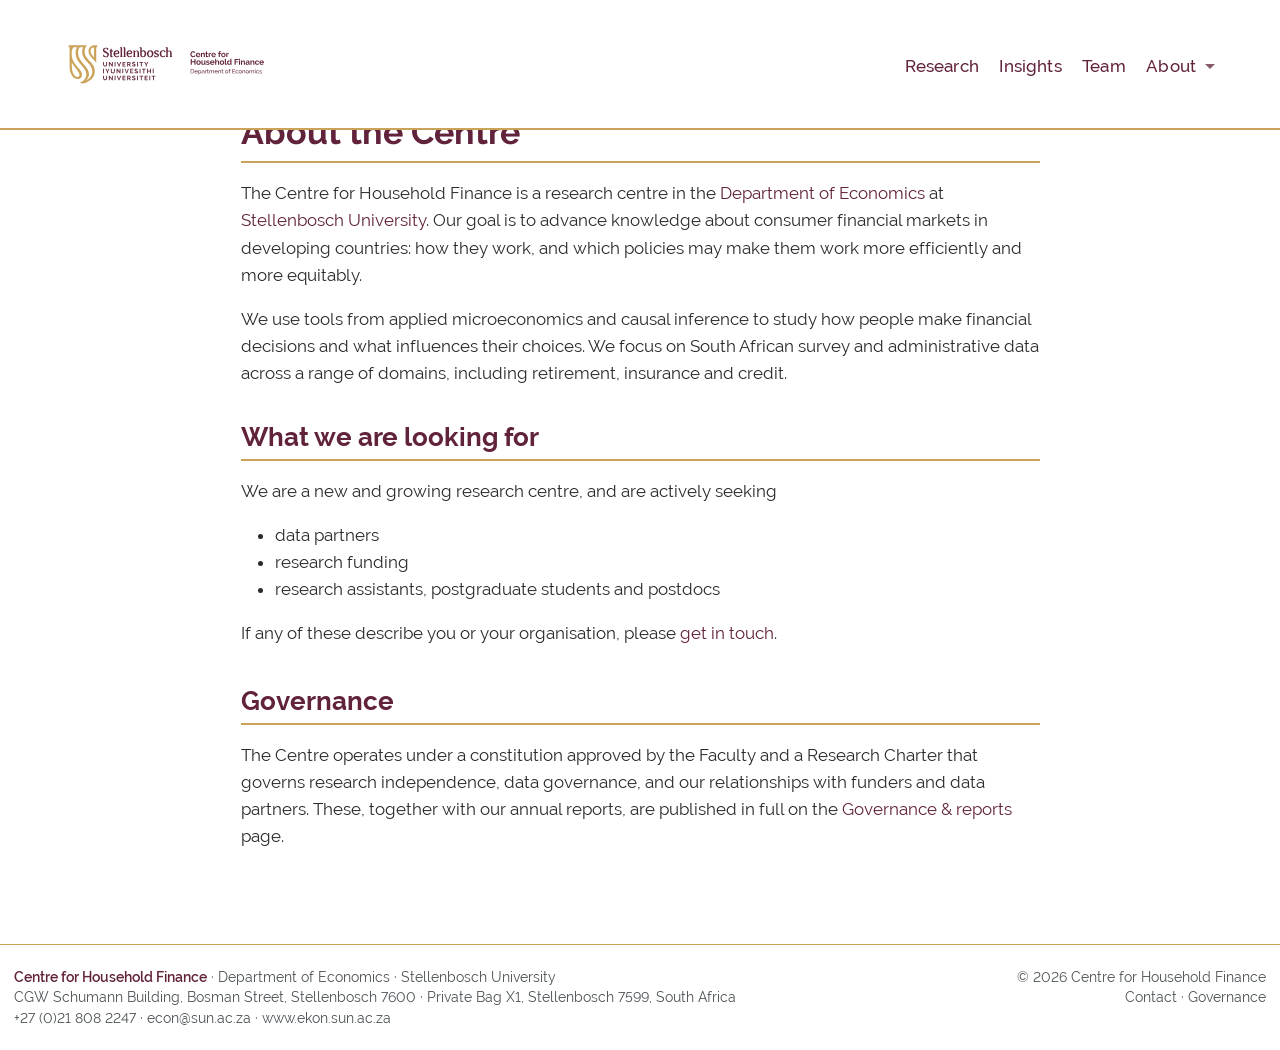
==== docs/about/index.html @ 0edfb938 "Enlarge the navbar logo and fix the footer layout Logo: 64px to 84px tall, about 286px wide. The co-" ====
<!DOCTYPE html>
<html xmlns="http://www.w3.org/1999/xhtml" lang="en" xml:lang="en"><head>

<meta charset="utf-8">
<meta name="generator" content="quarto-1.8.26">

<meta name="viewport" content="width=device-width, initial-scale=1.0, user-scalable=yes">


<title>About – Centre for Household Finance</title>
<style>
code{white-space: pre-wrap;}
span.smallcaps{font-variant: small-caps;}
div.columns{display: flex; gap: min(4vw, 1.5em);}
div.column{flex: auto; overflow-x: auto;}
div.hanging-indent{margin-left: 1.5em; text-indent: -1.5em;}
ul.task-list{list-style: none;}
ul.task-list li input[type="checkbox"] {
  width: 0.8em;
  margin: 0 0.8em 0.2em -1em; /* quarto-specific, see https://github.com/quarto-dev/quarto-cli/issues/4556 */ 
  vertical-align: middle;
}
</style>


<script src="../site_libs/quarto-nav/quarto-nav.js"></script>
<script src="../site_libs/quarto-nav/headroom.min.js"></script>
<script src="../site_libs/clipboard/clipboard.min.js"></script>
<script src="../site_libs/quarto-search/autocomplete.umd.js"></script>
<script src="../site_libs/quarto-search/fuse.min.js"></script>
<script src="../site_libs/quarto-search/quarto-search.js"></script>
<meta name="quarto:offset" content="../">
<link href="../favicon.png" rel="icon" type="image/png">
<script src="../site_libs/quarto-html/quarto.js" type="module"></script>
<script src="../site_libs/quarto-html/tabsets/tabsets.js" type="module"></script>
<script src="../site_libs/quarto-html/axe/axe-check.js" type="module"></script>
<script src="../site_libs/quarto-html/popper.min.js"></script>
<script src="../site_libs/quarto-html/tippy.umd.min.js"></script>
<link href="../site_libs/quarto-html/tippy.css" rel="stylesheet">
<link href="../site_libs/quarto-html/quarto-syntax-highlighting-587c61ba64f3a5504c4d52d930310e48.css" rel="stylesheet" id="quarto-text-highlighting-styles">
<script src="../site_libs/bootstrap/bootstrap.min.js"></script>
<link href="../site_libs/bootstrap/bootstrap-icons.css" rel="stylesheet">
<link href="../site_libs/bootstrap/bootstrap-d983299c400b5340a6ae9cef027ffe5d.min.css" rel="stylesheet" append-hash="true" id="quarto-bootstrap" data-mode="light">
<script id="quarto-search-options" type="application/json">{
  "location": "navbar",
  "copy-button": false,
  "collapse-after": 3,
  "panel-placement": "end",
  "type": "overlay",
  "limit": 50,
  "keyboard-shortcut": [
    "f",
    "/",
    "s"
  ],
  "show-item-context": false,
  "language": {
    "search-no-results-text": "No results",
    "search-matching-documents-text": "matching documents",
    "search-copy-link-title": "Copy link to search",
    "search-hide-matches-text": "Hide additional matches",
    "search-more-match-text": "more match in this document",
    "search-more-matches-text": "more matches in this document",
    "search-clear-button-title": "Clear",
    "search-text-placeholder": "",
    "search-detached-cancel-button-title": "Cancel",
    "search-submit-button-title": "Submit",
    "search-label": "Search"
  }
}</script>
<link rel="preload" href="../fonts/SU-Raleway-Regular.woff2" as="font" type="font/woff2" crossorigin="">
<link rel="preload" href="../fonts/SU-Raleway-Bold.woff2" as="font" type="font/woff2" crossorigin="">
<link rel="stylesheet" href="https://cdnjs.cloudflare.com/ajax/libs/font-awesome/6.4.2/css/all.min.css">


<meta property="og:title" content="About">
<meta property="og:description" content="Research on consumer financial markets in developing countries, at the Department of Economics, Stellenbosch University.">
<meta property="og:image" content="https://householdfinance.org.za/about/images/banner_001.jpg">
<meta property="og:site_name" content="Centre for Household Finance">
</head>

<body class="nav-fixed fullcontent quarto-light">

<div id="quarto-search-results"></div>
  <header id="quarto-header" class="headroom fixed-top">
    <nav class="navbar navbar-expand-lg " data-bs-theme="dark">
      <div class="navbar-container container-fluid">
      <div class="navbar-brand-container mx-auto">
    <a href="../index.html" class="navbar-brand navbar-brand-logo">
    <img src="../images/logo/chf-horizontal-on-light.svg" alt="Centre for Household Finance, Stellenbosch University" class="navbar-logo light-content">
    <img src="../images/logo/chf-horizontal-on-light.svg" alt="Centre for Household Finance, Stellenbosch University" class="navbar-logo dark-content">
    </a>
  </div>
            <div id="quarto-search" class="" title="Search"></div>
          <button class="navbar-toggler" type="button" data-bs-toggle="collapse" data-bs-target="#navbarCollapse" aria-controls="navbarCollapse" role="menu" aria-expanded="false" aria-label="Toggle navigation" onclick="if (window.quartoToggleHeadroom) { window.quartoToggleHeadroom(); }">
  <span class="navbar-toggler-icon"></span>
</button>
          <div class="collapse navbar-collapse" id="navbarCollapse">
            <ul class="navbar-nav navbar-nav-scroll ms-auto">
  <li class="nav-item">
    <a class="nav-link" href="../research/index.html"> 
<span class="menu-text">Research</span></a>
  </li>  
  <li class="nav-item">
    <a class="nav-link" href="../insights/index.html"> 
<span class="menu-text">Insights</span></a>
  </li>  
  <li class="nav-item">
    <a class="nav-link" href="../team/index.html"> 
<span class="menu-text">Team</span></a>
  </li>  
  <li class="nav-item dropdown ">
    <a class="nav-link dropdown-toggle" href="#" id="nav-menu-about" role="link" data-bs-toggle="dropdown" aria-expanded="false">
 <span class="menu-text">About</span>
    </a>
    <ul class="dropdown-menu dropdown-menu-end" aria-labelledby="nav-menu-about">    
        <li>
    <a class="dropdown-item" href="../about/index.html">
 <span class="dropdown-text">About the Centre</span></a>
  </li>  
        <li>
    <a class="dropdown-item" href="../about/governance.html">
 <span class="dropdown-text">Governance &amp; reports</span></a>
  </li>  
        <li>
    <a class="dropdown-item" href="../about/contact.html">
 <span class="dropdown-text">Contact</span></a>
  </li>  
    </ul>
  </li>
</ul>
          </div> <!-- /navcollapse -->
            <div class="quarto-navbar-tools">
</div>
      </div> <!-- /container-fluid -->
    </nav>
</header>
<!-- content -->
<div id="quarto-content" class="quarto-container page-columns page-rows-contents page-layout-article page-navbar">
<!-- sidebar -->
<!-- margin-sidebar -->
    
<!-- main -->
<main class="content" id="quarto-document-content">

<header id="title-block-header" class="quarto-title-block default">
<div class="quarto-title">
<h1 class="title">About the Centre</h1>
</div>



<div class="quarto-title-meta">

    
  
    
  </div>
  


</header>


<p>The Centre for Household Finance is a research centre in the <a href="https://www.ekon.sun.ac.za">Department of Economics</a> at <a href="https://www.sun.ac.za">Stellenbosch University</a>. Our goal is to advance knowledge about consumer financial markets in developing countries: how they work, and which policies may make them work more efficiently and more equitably.</p>
<p>We use tools from applied microeconomics and causal inference to study how people make financial decisions and what influences their choices. We focus on South African survey and administrative data across a range of domains, including retirement, insurance and credit.</p>
<section id="what-we-are-looking-for" class="level2">
<h2 data-anchor-id="what-we-are-looking-for">What we are looking for</h2>
<p>We are a new and growing research centre, and are actively seeking</p>
<ul>
<li>data partners</li>
<li>research funding</li>
<li>research assistants, postgraduate students and postdocs</li>
</ul>
<p>If any of these describe you or your organisation, please <a href="../about/contact.html">get in touch</a>.</p>
</section>
<section id="governance" class="level2">
<h2 data-anchor-id="governance">Governance</h2>
<p>The Centre operates under a constitution approved by the Faculty and a Research Charter that governs research independence, data governance, and our relationships with funders and data partners. These, together with our annual reports, are published in full on the <a href="../about/governance.html">Governance &amp; reports</a> page.</p>


</section>

</main> <!-- /main -->
<script id="quarto-html-after-body" type="application/javascript">
  window.document.addEventListener("DOMContentLoaded", function (event) {
    const isCodeAnnotation = (el) => {
      for (const clz of el.classList) {
        if (clz.startsWith('code-annotation-')) {                     
          return true;
        }
      }
      return false;
    }
    const onCopySuccess = function(e) {
      // button target
      const button = e.trigger;
      // don't keep focus
      button.blur();
      // flash "checked"
      button.classList.add('code-copy-button-checked');
      var currentTitle = button.getAttribute("title");
      button.setAttribute("title", "Copied!");
      let tooltip;
      if (window.bootstrap) {
        button.setAttribute("data-bs-toggle", "tooltip");
        button.setAttribute("data-bs-placement", "left");
        button.setAttribute("data-bs-title", "Copied!");
        tooltip = new bootstrap.Tooltip(button, 
          { trigger: "manual", 
            customClass: "code-copy-button-tooltip",
            offset: [0, -8]});
        tooltip.show();    
      }
      setTimeout(function() {
        if (tooltip) {
          tooltip.hide();
          button.removeAttribute("data-bs-title");
          button.removeAttribute("data-bs-toggle");
          button.removeAttribute("data-bs-placement");
        }
        button.setAttribute("title", currentTitle);
        button.classList.remove('code-copy-button-checked');
      }, 1000);
      // clear code selection
      e.clearSelection();
    }
    const getTextToCopy = function(trigger) {
      const outerScaffold = trigger.parentElement.cloneNode(true);
      const codeEl = outerScaffold.querySelector('code');
      for (const childEl of codeEl.children) {
        if (isCodeAnnotation(childEl)) {
          childEl.remove();
        }
      }
      return codeEl.innerText;
    }
    const clipboard = new window.ClipboardJS('.code-copy-button:not([data-in-quarto-modal])', {
      text: getTextToCopy
    });
    clipboard.on('success', onCopySuccess);
    if (window.document.getElementById('quarto-embedded-source-code-modal')) {
      const clipboardModal = new window.ClipboardJS('.code-copy-button[data-in-quarto-modal]', {
        text: getTextToCopy,
        container: window.document.getElementById('quarto-embedded-source-code-modal')
      });
      clipboardModal.on('success', onCopySuccess);
    }
      var localhostRegex = new RegExp(/^(?:http|https):\/\/localhost\:?[0-9]*\//);
      var mailtoRegex = new RegExp(/^mailto:/);
        var filterRegex = new RegExp("https:\/\/householdfinance\.org\.za");
      var isInternal = (href) => {
          return filterRegex.test(href) || localhostRegex.test(href) || mailtoRegex.test(href);
      }
      // Inspect non-navigation links and adorn them if external
     var links = window.document.querySelectorAll('a[href]:not(.nav-link):not(.navbar-brand):not(.toc-action):not(.sidebar-link):not(.sidebar-item-toggle):not(.pagination-link):not(.no-external):not([aria-hidden]):not(.dropdown-item):not(.quarto-navigation-tool):not(.about-link)');
      for (var i=0; i<links.length; i++) {
        const link = links[i];
        if (!isInternal(link.href)) {
          // undo the damage that might have been done by quarto-nav.js in the case of
          // links that we want to consider external
          if (link.dataset.originalHref !== undefined) {
            link.href = link.dataset.originalHref;
          }
            // target, if specified
            link.setAttribute("target", "_blank");
            if (link.getAttribute("rel") === null) {
              link.setAttribute("rel", "noopener");
            }
        }
      }
    function tippyHover(el, contentFn, onTriggerFn, onUntriggerFn) {
      const config = {
        allowHTML: true,
        maxWidth: 500,
        delay: 100,
        arrow: false,
        appendTo: function(el) {
            return el.parentElement;
        },
        interactive: true,
        interactiveBorder: 10,
        theme: 'quarto',
        placement: 'bottom-start',
      };
      if (contentFn) {
        config.content = contentFn;
      }
      if (onTriggerFn) {
        config.onTrigger = onTriggerFn;
      }
      if (onUntriggerFn) {
        config.onUntrigger = onUntriggerFn;
      }
      window.tippy(el, config); 
    }
    const noterefs = window.document.querySelectorAll('a[role="doc-noteref"]');
    for (var i=0; i<noterefs.length; i++) {
      const ref = noterefs[i];
      tippyHover(ref, function() {
        // use id or data attribute instead here
        let href = ref.getAttribute('data-footnote-href') || ref.getAttribute('href');
        try { href = new URL(href).hash; } catch {}
        const id = href.replace(/^#\/?/, "");
        const note = window.document.getElementById(id);
        if (note) {
          return note.innerHTML;
        } else {
          return "";
        }
      });
    }
    const xrefs = window.document.querySelectorAll('a.quarto-xref');
    const processXRef = (id, note) => {
      // Strip column container classes
      const stripColumnClz = (el) => {
        el.classList.remove("page-full", "page-columns");
        if (el.children) {
          for (const child of el.children) {
            stripColumnClz(child);
          }
        }
      }
      stripColumnClz(note)
      if (id === null || id.startsWith('sec-')) {
        // Special case sections, only their first couple elements
        const container = document.createElement("div");
        if (note.children && note.children.length > 2) {
          container.appendChild(note.children[0].cloneNode(true));
          for (let i = 1; i < note.children.length; i++) {
            const child = note.children[i];
            if (child.tagName === "P" && child.innerText === "") {
              continue;
            } else {
              container.appendChild(child.cloneNode(true));
              break;
            }
          }
          if (window.Quarto?.typesetMath) {
            window.Quarto.typesetMath(container);
          }
          return container.innerHTML
        } else {
          if (window.Quarto?.typesetMath) {
            window.Quarto.typesetMath(note);
          }
          return note.innerHTML;
        }
      } else {
        // Remove any anchor links if they are present
        const anchorLink = note.querySelector('a.anchorjs-link');
        if (anchorLink) {
          anchorLink.remove();
        }
        if (window.Quarto?.typesetMath) {
          window.Quarto.typesetMath(note);
        }
        if (note.classList.contains("callout")) {
          return note.outerHTML;
        } else {
          return note.innerHTML;
        }
      }
    }
    for (var i=0; i<xrefs.length; i++) {
      const xref = xrefs[i];
      tippyHover(xref, undefined, function(instance) {
        instance.disable();
        let url = xref.getAttribute('href');
        let hash = undefined; 
        if (url.startsWith('#')) {
          hash = url;
        } else {
          try { hash = new URL(url).hash; } catch {}
        }
        if (hash) {
          const id = hash.replace(/^#\/?/, "");
          const note = window.document.getElementById(id);
          if (note !== null) {
            try {
              const html = processXRef(id, note.cloneNode(true));
              instance.setContent(html);
            } finally {
              instance.enable();
              instance.show();
            }
          } else {
            // See if we can fetch this
            fetch(url.split('#')[0])
            .then(res => res.text())
            .then(html => {
              const parser = new DOMParser();
              const htmlDoc = parser.parseFromString(html, "text/html");
              const note = htmlDoc.getElementById(id);
              if (note !== null) {
                const html = processXRef(id, note);
                instance.setContent(html);
              } 
            }).finally(() => {
              instance.enable();
              instance.show();
            });
          }
        } else {
          // See if we can fetch a full url (with no hash to target)
          // This is a special case and we should probably do some content thinning / targeting
          fetch(url)
          .then(res => res.text())
          .then(html => {
            const parser = new DOMParser();
            const htmlDoc = parser.parseFromString(html, "text/html");
            const note = htmlDoc.querySelector('main.content');
            if (note !== null) {
              // This should only happen for chapter cross references
              // (since there is no id in the URL)
              // remove the first header
              if (note.children.length > 0 && note.children[0].tagName === "HEADER") {
                note.children[0].remove();
              }
              const html = processXRef(null, note);
              instance.setContent(html);
            } 
          }).finally(() => {
            instance.enable();
            instance.show();
          });
        }
      }, function(instance) {
      });
    }
        let selectedAnnoteEl;
        const selectorForAnnotation = ( cell, annotation) => {
          let cellAttr = 'data-code-cell="' + cell + '"';
          let lineAttr = 'data-code-annotation="' +  annotation + '"';
          const selector = 'span[' + cellAttr + '][' + lineAttr + ']';
          return selector;
        }
        const selectCodeLines = (annoteEl) => {
          const doc = window.document;
          const targetCell = annoteEl.getAttribute("data-target-cell");
          const targetAnnotation = annoteEl.getAttribute("data-target-annotation");
          const annoteSpan = window.document.querySelector(selectorForAnnotation(targetCell, targetAnnotation));
          const lines = annoteSpan.getAttribute("data-code-lines").split(",");
          const lineIds = lines.map((line) => {
            return targetCell + "-" + line;
          })
          let top = null;
          let height = null;
          let parent = null;
          if (lineIds.length > 0) {
              //compute the position of the single el (top and bottom and make a div)
              const el = window.document.getElementById(lineIds[0]);
              top = el.offsetTop;
              height = el.offsetHeight;
              parent = el.parentElement.parentElement;
            if (lineIds.length > 1) {
              const lastEl = window.document.getElementById(lineIds[lineIds.length - 1]);
              const bottom = lastEl.offsetTop + lastEl.offsetHeight;
              height = bottom - top;
            }
            if (top !== null && height !== null && parent !== null) {
              // cook up a div (if necessary) and position it 
              let div = window.document.getElementById("code-annotation-line-highlight");
              if (div === null) {
                div = window.document.createElement("div");
                div.setAttribute("id", "code-annotation-line-highlight");
                div.style.position = 'absolute';
                parent.appendChild(div);
              }
              div.style.top = top - 2 + "px";
              div.style.height = height + 4 + "px";
              div.style.left = 0;
              let gutterDiv = window.document.getElementById("code-annotation-line-highlight-gutter");
              if (gutterDiv === null) {
                gutterDiv = window.document.createElement("div");
                gutterDiv.setAttribute("id", "code-annotation-line-highlight-gutter");
                gutterDiv.style.position = 'absolute';
                const codeCell = window.document.getElementById(targetCell);
                const gutter = codeCell.querySelector('.code-annotation-gutter');
                gutter.appendChild(gutterDiv);
              }
              gutterDiv.style.top = top - 2 + "px";
              gutterDiv.style.height = height + 4 + "px";
            }
            selectedAnnoteEl = annoteEl;
          }
        };
        const unselectCodeLines = () => {
          const elementsIds = ["code-annotation-line-highlight", "code-annotation-line-highlight-gutter"];
          elementsIds.forEach((elId) => {
            const div = window.document.getElementById(elId);
            if (div) {
              div.remove();
            }
          });
          selectedAnnoteEl = undefined;
        };
          // Handle positioning of the toggle
      window.addEventListener(
        "resize",
        throttle(() => {
          elRect = undefined;
          if (selectedAnnoteEl) {
            selectCodeLines(selectedAnnoteEl);
          }
        }, 10)
      );
      function throttle(fn, ms) {
      let throttle = false;
      let timer;
        return (...args) => {
          if(!throttle) { // first call gets through
              fn.apply(this, args);
              throttle = true;
          } else { // all the others get throttled
              if(timer) clearTimeout(timer); // cancel #2
              timer = setTimeout(() => {
                fn.apply(this, args);
                timer = throttle = false;
              }, ms);
          }
        };
      }
        // Attach click handler to the DT
        const annoteDls = window.document.querySelectorAll('dt[data-target-cell]');
        for (const annoteDlNode of annoteDls) {
          annoteDlNode.addEventListener('click', (event) => {
            const clickedEl = event.target;
            if (clickedEl !== selectedAnnoteEl) {
              unselectCodeLines();
              const activeEl = window.document.querySelector('dt[data-target-cell].code-annotation-active');
              if (activeEl) {
                activeEl.classList.remove('code-annotation-active');
              }
              selectCodeLines(clickedEl);
              clickedEl.classList.add('code-annotation-active');
            } else {
              // Unselect the line
              unselectCodeLines();
              clickedEl.classList.remove('code-annotation-active');
            }
          });
        }
    const findCites = (el) => {
      const parentEl = el.parentElement;
      if (parentEl) {
        const cites = parentEl.dataset.cites;
        if (cites) {
          return {
            el,
            cites: cites.split(' ')
          };
        } else {
          return findCites(el.parentElement)
        }
      } else {
        return undefined;
      }
    };
    var bibliorefs = window.document.querySelectorAll('a[role="doc-biblioref"]');
    for (var i=0; i<bibliorefs.length; i++) {
      const ref = bibliorefs[i];
      const citeInfo = findCites(ref);
      if (citeInfo) {
        tippyHover(citeInfo.el, function() {
          var popup = window.document.createElement('div');
          citeInfo.cites.forEach(function(cite) {
            var citeDiv = window.document.createElement('div');
            citeDiv.classList.add('hanging-indent');
            citeDiv.classList.add('csl-entry');
            var biblioDiv = window.document.getElementById('ref-' + cite);
            if (biblioDiv) {
              citeDiv.innerHTML = biblioDiv.innerHTML;
            }
            popup.appendChild(citeDiv);
          });
          return popup.innerHTML;
        });
      }
    }
  });
  </script>
</div> <!-- /content -->
<footer class="footer">
  <div class="nav-footer">
    <div class="nav-footer-left">
<p><strong>Centre for Household Finance</strong> · Department of Economics · Stellenbosch University<br> CGW Schumann Building, Bosman Street, Stellenbosch 7600 · Private Bag X1, Stellenbosch 7599, South Africa<br> +27 (0)21 808 2247 · <a href="mailto:econ@sun.ac.za" class="email">econ@sun.ac.za</a> · <a href="https://www.ekon.sun.ac.za">www.ekon.sun.ac.za</a></p>
</div>   
    <div class="nav-footer-center">
      &nbsp;
    </div>
    <div class="nav-footer-right">
<p>© 2026 Centre for Household Finance<br> <a href="../about/contact.html">Contact</a> · <a href="../about/governance.html">Governance</a></p>
</div>
  </div>
</footer>




</body></html>
---- docs/site_libs/quarto-html/quarto-syntax-highlighting-587c61ba64f3a5504c4d52d930310e48.css ----
/* quarto syntax highlight colors */
:root {
  --quarto-hl-ot-color: #003B4F;
  --quarto-hl-at-color: #657422;
  --quarto-hl-ss-color: #20794D;
  --quarto-hl-an-color: #5E5E5E;
  --quarto-hl-fu-color: #4758AB;
  --quarto-hl-st-color: #20794D;
  --quarto-hl-cf-color: #003B4F;
  --quarto-hl-op-color: #5E5E5E;
  --quarto-hl-er-color: #AD0000;
  --quarto-hl-bn-color: #AD0000;
  --quarto-hl-al-color: #AD0000;
  --quarto-hl-va-color: #111111;
  --quarto-hl-bu-color: inherit;
  --quarto-hl-ex-color: inherit;
  --quarto-hl-pp-color: #AD0000;
  --quarto-hl-in-color: #5E5E5E;
  --quarto-hl-vs-color: #20794D;
  --quarto-hl-wa-color: #5E5E5E;
  --quarto-hl-do-color: #5E5E5E;
  --quarto-hl-im-color: #00769E;
  --quarto-hl-ch-color: #20794D;
  --quarto-hl-dt-color: #AD0000;
  --quarto-hl-fl-color: #AD0000;
  --quarto-hl-co-color: #5E5E5E;
  --quarto-hl-cv-color: #5E5E5E;
  --quarto-hl-cn-color: #8f5902;
  --quarto-hl-sc-color: #5E5E5E;
  --quarto-hl-dv-color: #AD0000;
  --quarto-hl-kw-color: #003B4F;
}

/* other quarto variables */
:root {
  --quarto-font-monospace: SFMono-Regular, Menlo, Monaco, Consolas, "Liberation Mono", "Courier New", monospace;
}

/* syntax highlight based on Pandoc's rules */
pre > code.sourceCode > span {
  color: #003B4F;
}

code.sourceCode > span {
  color: #003B4F;
}

div.sourceCode,
div.sourceCode pre.sourceCode {
  color: #003B4F;
}

/* Normal */
code span {
  color: #003B4F;
}

/* Alert */
code span.al {
  color: #AD0000;
  font-style: inherit;
}

/* Annotation */
code span.an {
  color: #5E5E5E;
  font-style: inherit;
}

/* Attribute */
code span.at {
  color: #657422;
  font-style: inherit;
}

/* BaseN */
code span.bn {
  color: #AD0000;
  font-style: inherit;
}

/* BuiltIn */
code span.bu {
  font-style: inherit;
}

/* ControlFlow */
code span.cf {
  color: #003B4F;
  font-weight: bold;
  font-style: inherit;
}

/* Char */
code span.ch {
  color: #20794D;
  font-style: inherit;
}

/* Constant */
code span.cn {
  color: #8f5902;
  font-style: inherit;
}

/* Comment */
code span.co {
  color: #5E5E5E;
  font-style: inherit;
}

/* CommentVar */
code span.cv {
  color: #5E5E5E;
  font-style: italic;
}

/* Documentation */
code span.do {
  color: #5E5E5E;
  font-style: italic;
}

/* DataType */
code span.dt {
  color: #AD0000;
  font-style: inherit;
}

/* DecVal */
code span.dv {
  color: #AD0000;
  font-style: inherit;
}

/* Error */
code span.er {
  color: #AD0000;
  font-style: inherit;
}

/* Extension */
code span.ex {
  font-style: inherit;
}

/* Float */
code span.fl {
  color: #AD0000;
  font-style: inherit;
}

/* Function */
code span.fu {
  color: #4758AB;
  font-style: inherit;
}

/* Import */
code span.im {
  color: #00769E;
  font-style: inherit;
}

/* Information */
code span.in {
  color: #5E5E5E;
  font-style: inherit;
}

/* Keyword */
code span.kw {
  color: #003B4F;
  font-weight: bold;
  font-style: inherit;
}

/* Operator */
code span.op {
  color: #5E5E5E;
  font-style: inherit;
}

/* Other */
code span.ot {
  color: #003B4F;
  font-style: inherit;
}

/* Preprocessor */
code span.pp {
  color: #AD0000;
  font-style: inherit;
}

/* SpecialChar */
code span.sc {
  color: #5E5E5E;
  font-style: inherit;
}

/* SpecialString */
code span.ss {
  color: #20794D;
  font-style: inherit;
}

/* String */
code span.st {
  color: #20794D;
  font-style: inherit;
}

/* Variable */
code span.va {
  color: #111111;
  font-style: inherit;
}

/* VerbatimString */
code span.vs {
  color: #20794D;
  font-style: inherit;
}

/* Warning */
code span.wa {
  color: #5E5E5E;
  font-style: italic;
}

.prevent-inlining {
  content: "</";
}

/*# sourceMappingURL=2dce1cc6c82594539e1579de68416b47.css.map */
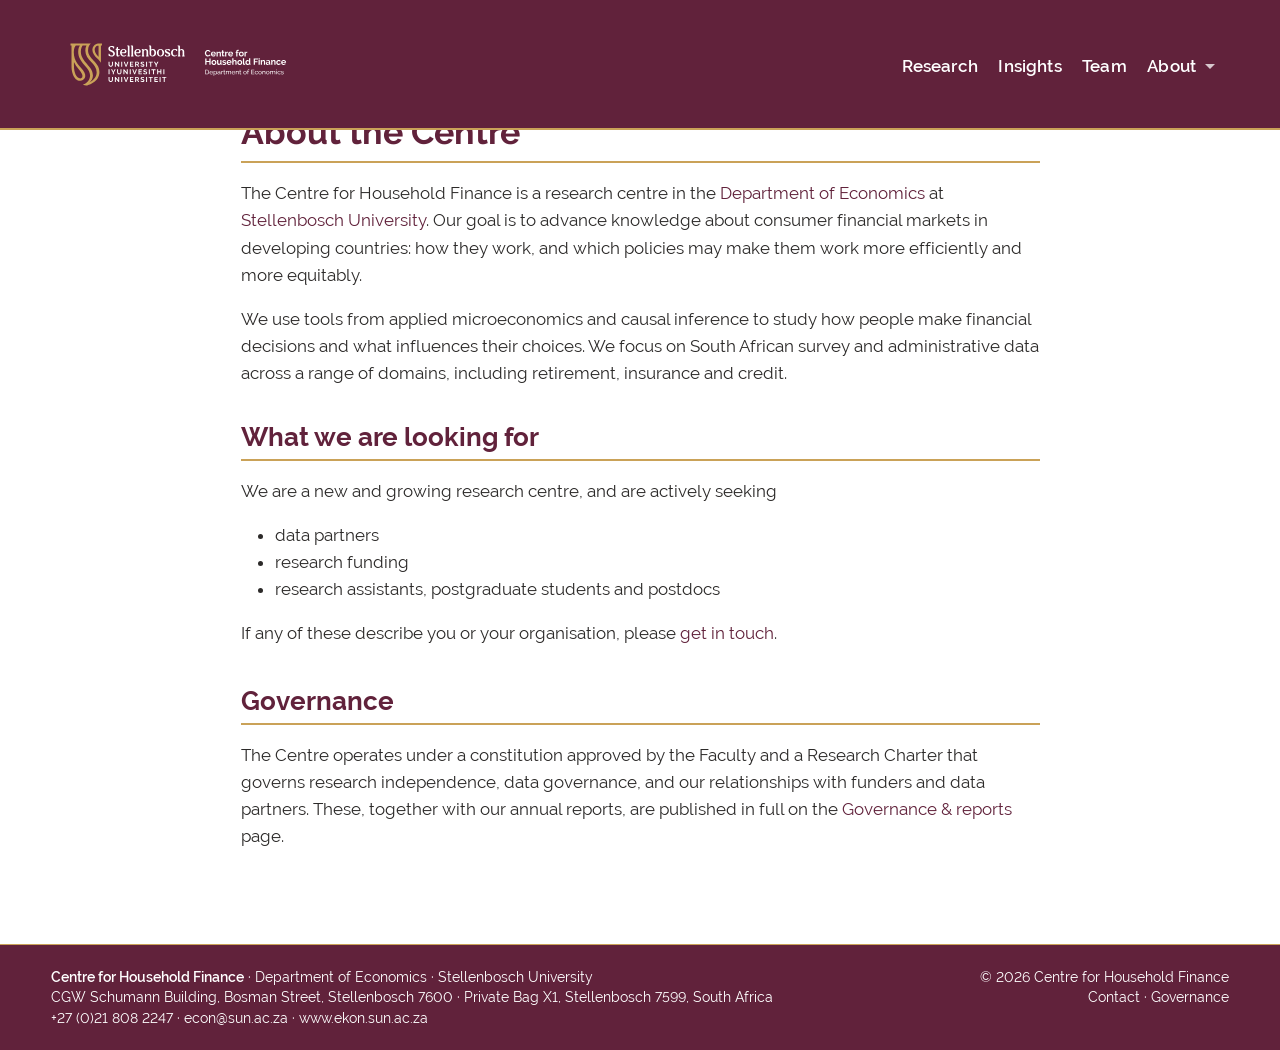
==== commit f6387791: "Turn the header and footer into maroon bands Guidelines v1.2 renames principle 2 from "Restraint" to" ====
--- a/docs/about/index.html
+++ b/docs/about/index.html
@@ -40,7 +40,7 @@
 <link href="../site_libs/quarto-html/quarto-syntax-highlighting-587c61ba64f3a5504c4d52d930310e48.css" rel="stylesheet" id="quarto-text-highlighting-styles">
 <script src="../site_libs/bootstrap/bootstrap.min.js"></script>
 <link href="../site_libs/bootstrap/bootstrap-icons.css" rel="stylesheet">
-<link href="../site_libs/bootstrap/bootstrap-d983299c400b5340a6ae9cef027ffe5d.min.css" rel="stylesheet" append-hash="true" id="quarto-bootstrap" data-mode="light">
+<link href="../site_libs/bootstrap/bootstrap-b30d43da72cc38bd6756c733e567ffb4.min.css" rel="stylesheet" append-hash="true" id="quarto-bootstrap" data-mode="light">
 <script id="quarto-search-options" type="application/json">{
   "location": "navbar",
   "copy-button": false,
@@ -87,8 +87,8 @@
       <div class="navbar-container container-fluid">
       <div class="navbar-brand-container mx-auto">
     <a href="../index.html" class="navbar-brand navbar-brand-logo">
-    <img src="../images/logo/chf-horizontal-on-light.svg" alt="Centre for Household Finance, Stellenbosch University" class="navbar-logo light-content">
-    <img src="../images/logo/chf-horizontal-on-light.svg" alt="Centre for Household Finance, Stellenbosch University" class="navbar-logo dark-content">
+    <img src="../images/logo/chf-horizontal-on-maroon.svg" alt="Centre for Household Finance, Stellenbosch University" class="navbar-logo light-content">
+    <img src="../images/logo/chf-horizontal-on-maroon.svg" alt="Centre for Household Finance, Stellenbosch University" class="navbar-logo dark-content">
     </a>
   </div>
             <div id="quarto-search" class="" title="Search"></div>
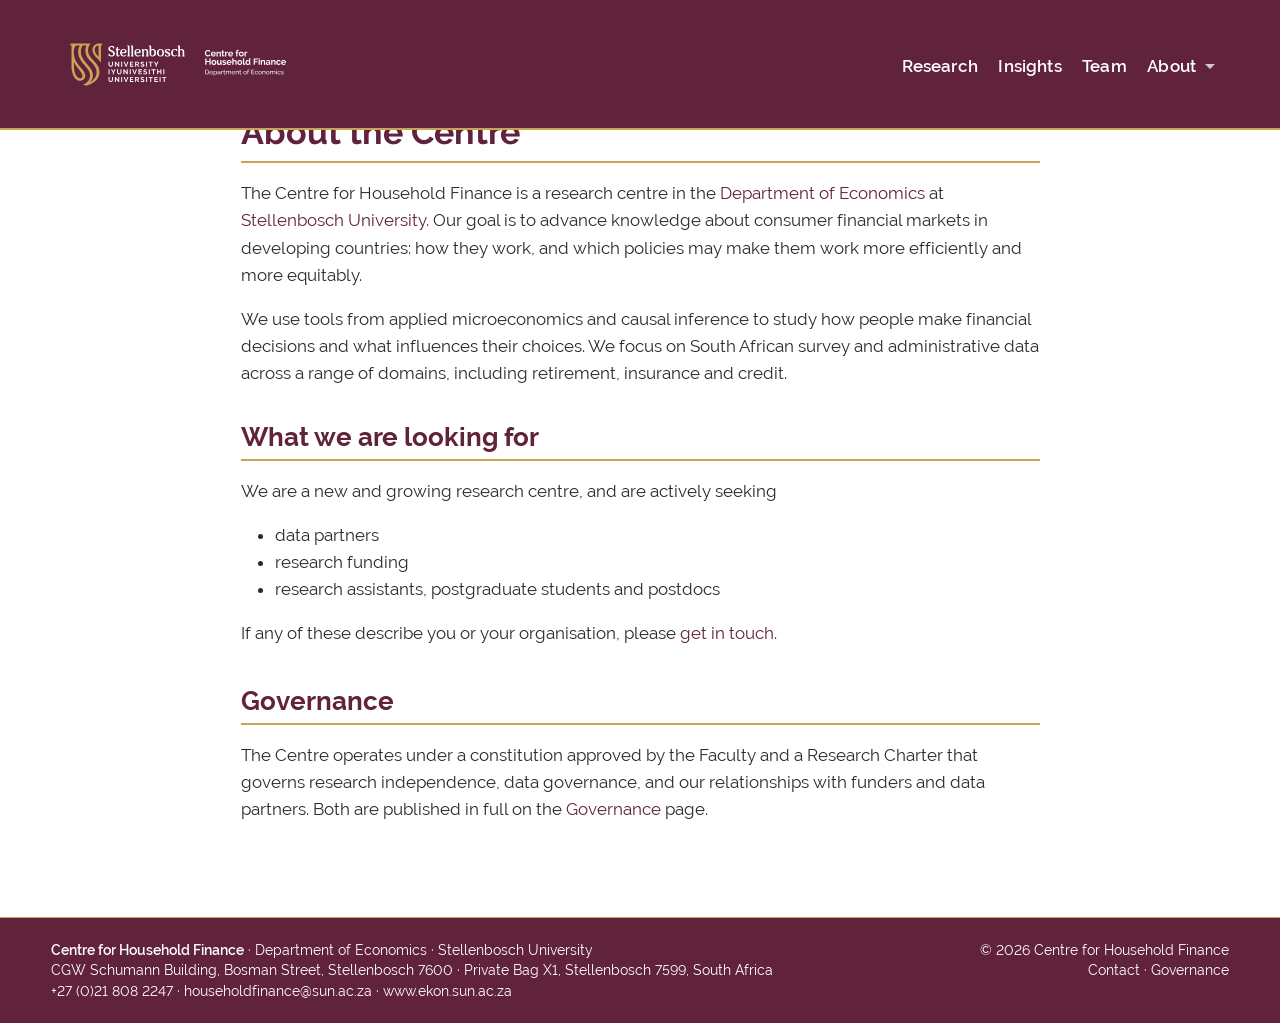
==== commit a403de85: "Use the Centre's email in the footer, drop the annual-reports promise, and set a style for thesis ti" ====
--- a/docs/about/index.html
+++ b/docs/about/index.html
@@ -40,7 +40,7 @@
 <link href="../site_libs/quarto-html/quarto-syntax-highlighting-587c61ba64f3a5504c4d52d930310e48.css" rel="stylesheet" id="quarto-text-highlighting-styles">
 <script src="../site_libs/bootstrap/bootstrap.min.js"></script>
 <link href="../site_libs/bootstrap/bootstrap-icons.css" rel="stylesheet">
-<link href="../site_libs/bootstrap/bootstrap-b30d43da72cc38bd6756c733e567ffb4.min.css" rel="stylesheet" append-hash="true" id="quarto-bootstrap" data-mode="light">
+<link href="../site_libs/bootstrap/bootstrap-845ec18d6917ab22e8ead265234ecf5f.min.css" rel="stylesheet" append-hash="true" id="quarto-bootstrap" data-mode="light">
 <script id="quarto-search-options" type="application/json">{
   "location": "navbar",
   "copy-button": false,
@@ -120,7 +120,7 @@
   </li>  
         <li>
     <a class="dropdown-item" href="../about/governance.html">
- <span class="dropdown-text">Governance &amp; reports</span></a>
+ <span class="dropdown-text">Governance</span></a>
   </li>  
         <li>
     <a class="dropdown-item" href="../about/contact.html">
@@ -176,7 +176,7 @@
 </section>
 <section id="governance" class="level2">
 <h2 data-anchor-id="governance">Governance</h2>
-<p>The Centre operates under a constitution approved by the Faculty and a Research Charter that governs research independence, data governance, and our relationships with funders and data partners. These, together with our annual reports, are published in full on the <a href="../about/governance.html">Governance &amp; reports</a> page.</p>
+<p>The Centre operates under a constitution approved by the Faculty and a Research Charter that governs research independence, data governance, and our relationships with funders and data partners. Both are published in full on the <a href="../about/governance.html">Governance</a> page.</p>
 
 
 </section>
@@ -584,7 +584,7 @@
 <footer class="footer">
   <div class="nav-footer">
     <div class="nav-footer-left">
-<p><strong>Centre for Household Finance</strong> · Department of Economics · Stellenbosch University<br> CGW Schumann Building, Bosman Street, Stellenbosch 7600 · Private Bag X1, Stellenbosch 7599, South Africa<br> +27 (0)21 808 2247 · <a href="mailto:econ@sun.ac.za" class="email">econ@sun.ac.za</a> · <a href="https://www.ekon.sun.ac.za">www.ekon.sun.ac.za</a></p>
+<p><strong>Centre for Household Finance</strong> · Department of Economics · Stellenbosch University<br> CGW Schumann Building, Bosman Street, Stellenbosch 7600 · Private Bag X1, Stellenbosch 7599, South Africa<br> +27 (0)21 808 2247 · <a href="mailto:householdfinance@sun.ac.za" class="email">householdfinance@sun.ac.za</a> · <a href="https://www.ekon.sun.ac.za">www.ekon.sun.ac.za</a></p>
 </div>   
     <div class="nav-footer-center">
       &nbsp;
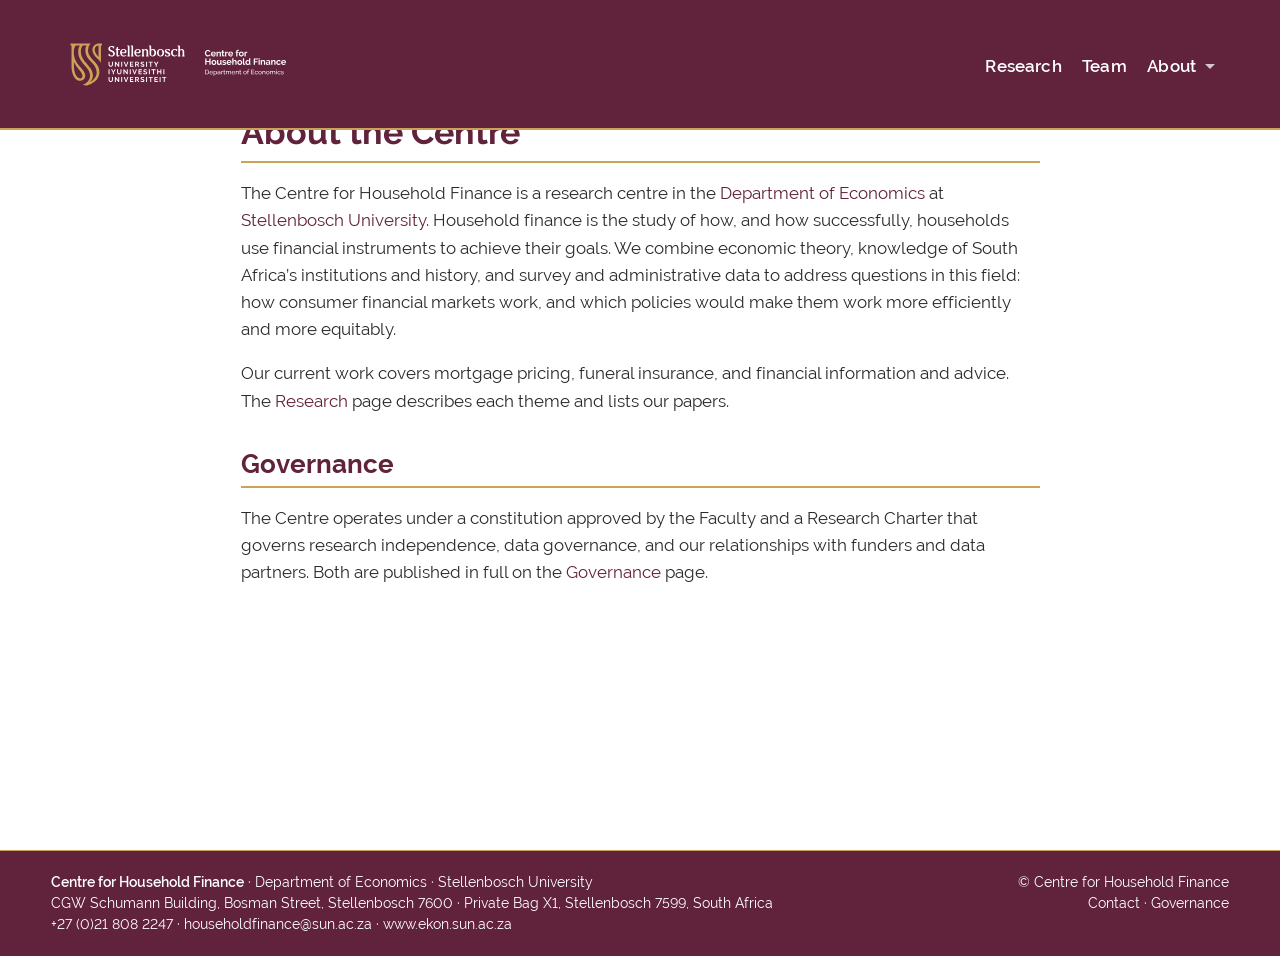
==== commit 9e942994: "Revise landing and About copy, add a research theme, tidy the site - Rewrite the landing and About p" ====
--- a/docs/about/index.html
+++ b/docs/about/index.html
@@ -2,17 +2,23 @@
 <html xmlns="http://www.w3.org/1999/xhtml" lang="en" xml:lang="en"><head>
 
 <meta charset="utf-8">
-<meta name="generator" content="quarto-1.8.26">
+<meta name="generator" content="quarto-1.10.18">
 
 <meta name="viewport" content="width=device-width, initial-scale=1.0, user-scalable=yes">
 
 
 <title>About – Centre for Household Finance</title>
 <style>
-code{white-space: pre-wrap;}
+/* Default styles provided by pandoc.
+** See https://pandoc.org/MANUAL.html#variables-for-html for config info.
+*/
 span.smallcaps{font-variant: small-caps;}
-div.columns{display: flex; gap: min(4vw, 1.5em);}
-div.column{flex: auto; overflow-x: auto;}
+div.columns{display: flex; gap: 1.5em;}
+div.column{flex: auto;}
+@media screen {
+div.columns{gap: min(4vw, 1.5em);}
+div.column{overflow-x: auto;}
+}
 div.hanging-indent{margin-left: 1.5em; text-indent: -1.5em;}
 ul.task-list{list-style: none;}
 ul.task-list li input[type="checkbox"] {
@@ -33,14 +39,13 @@
 <link href="../favicon.png" rel="icon" type="image/png">
 <script src="../site_libs/quarto-html/quarto.js" type="module"></script>
 <script src="../site_libs/quarto-html/tabsets/tabsets.js" type="module"></script>
-<script src="../site_libs/quarto-html/axe/axe-check.js" type="module"></script>
 <script src="../site_libs/quarto-html/popper.min.js"></script>
 <script src="../site_libs/quarto-html/tippy.umd.min.js"></script>
 <link href="../site_libs/quarto-html/tippy.css" rel="stylesheet">
-<link href="../site_libs/quarto-html/quarto-syntax-highlighting-587c61ba64f3a5504c4d52d930310e48.css" rel="stylesheet" id="quarto-text-highlighting-styles">
+<link href="../site_libs/quarto-html/quarto-syntax-highlighting-64a204ab8560d761af7679ceaba22944.css" rel="stylesheet" id="quarto-text-highlighting-styles">
 <script src="../site_libs/bootstrap/bootstrap.min.js"></script>
 <link href="../site_libs/bootstrap/bootstrap-icons.css" rel="stylesheet">
-<link href="../site_libs/bootstrap/bootstrap-845ec18d6917ab22e8ead265234ecf5f.min.css" rel="stylesheet" append-hash="true" id="quarto-bootstrap" data-mode="light">
+<link href="../site_libs/bootstrap/bootstrap-8ad06fffa4af3f033cd9508c498095f7.min.css" rel="stylesheet" append-hash="true" id="quarto-bootstrap" data-mode="light">
 <script id="quarto-search-options" type="application/json">{
   "location": "navbar",
   "copy-button": false,
@@ -70,7 +75,6 @@
 }</script>
 <link rel="preload" href="../fonts/SU-Raleway-Regular.woff2" as="font" type="font/woff2" crossorigin="">
 <link rel="preload" href="../fonts/SU-Raleway-Bold.woff2" as="font" type="font/woff2" crossorigin="">
-<link rel="stylesheet" href="https://cdnjs.cloudflare.com/ajax/libs/font-awesome/6.4.2/css/all.min.css">
 
 
 <meta property="og:title" content="About">
@@ -100,10 +104,6 @@
   <li class="nav-item">
     <a class="nav-link" href="../research/index.html"> 
 <span class="menu-text">Research</span></a>
-  </li>  
-  <li class="nav-item">
-    <a class="nav-link" href="../insights/index.html"> 
-<span class="menu-text">Insights</span></a>
   </li>  
   <li class="nav-item">
     <a class="nav-link" href="../team/index.html"> 
@@ -162,18 +162,8 @@
 </header>
 
 
-<p>The Centre for Household Finance is a research centre in the <a href="https://www.ekon.sun.ac.za">Department of Economics</a> at <a href="https://www.sun.ac.za">Stellenbosch University</a>. Our goal is to advance knowledge about consumer financial markets in developing countries: how they work, and which policies may make them work more efficiently and more equitably.</p>
-<p>We use tools from applied microeconomics and causal inference to study how people make financial decisions and what influences their choices. We focus on South African survey and administrative data across a range of domains, including retirement, insurance and credit.</p>
-<section id="what-we-are-looking-for" class="level2">
-<h2 data-anchor-id="what-we-are-looking-for">What we are looking for</h2>
-<p>We are a new and growing research centre, and are actively seeking</p>
-<ul>
-<li>data partners</li>
-<li>research funding</li>
-<li>research assistants, postgraduate students and postdocs</li>
-</ul>
-<p>If any of these describe you or your organisation, please <a href="../about/contact.html">get in touch</a>.</p>
-</section>
+<p>The Centre for Household Finance is a research centre in the <a href="https://www.ekon.sun.ac.za">Department of Economics</a> at <a href="https://www.sun.ac.za">Stellenbosch University</a>. Household finance is the study of how, and how successfully, households use financial instruments to achieve their goals. We combine economic theory, knowledge of South Africa’s institutions and history, and survey and administrative data to address questions in this field: how consumer financial markets work, and which policies would make them work more efficiently and more equitably.</p>
+<p>Our current work covers mortgage pricing, funeral insurance, and financial information and advice. The <a href="../research/index.html">Research</a> page describes each theme and lists our papers.</p>
 <section id="governance" class="level2">
 <h2 data-anchor-id="governance">Governance</h2>
 <p>The Centre operates under a constitution approved by the Faculty and a Research Charter that governs research independence, data governance, and our relationships with funders and data partners. Both are published in full on the <a href="../about/governance.html">Governance</a> page.</p>
@@ -590,7 +580,7 @@
       &nbsp;
     </div>
     <div class="nav-footer-right">
-<p>© 2026 Centre for Household Finance<br> <a href="../about/contact.html">Contact</a> · <a href="../about/governance.html">Governance</a></p>
+<p>© Centre for Household Finance<br> <a href="../about/contact.html">Contact</a> · <a href="../about/governance.html">Governance</a></p>
 </div>
   </div>
 </footer>
--- a/docs/site_libs/quarto-html/quarto-syntax-highlighting-64a204ab8560d761af7679ceaba22944.css
+++ b/docs/site_libs/quarto-html/quarto-syntax-highlighting-64a204ab8560d761af7679ceaba22944.css
@@ -0,0 +1,236 @@
+/* quarto syntax highlight colors */
+:root {
+  --quarto-hl-ot-color: #003B4F;
+  --quarto-hl-at-color: #657422;
+  --quarto-hl-ss-color: #20794D;
+  --quarto-hl-an-color: #5E5E5E;
+  --quarto-hl-fu-color: #4758AB;
+  --quarto-hl-st-color: #20794D;
+  --quarto-hl-cf-color: #003B4F;
+  --quarto-hl-op-color: #5E5E5E;
+  --quarto-hl-er-color: #AD0000;
+  --quarto-hl-bn-color: #AD0000;
+  --quarto-hl-al-color: #AD0000;
+  --quarto-hl-va-color: #111111;
+  --quarto-hl-bu-color: inherit;
+  --quarto-hl-ex-color: inherit;
+  --quarto-hl-pp-color: #AD0000;
+  --quarto-hl-in-color: #5E5E5E;
+  --quarto-hl-vs-color: #20794D;
+  --quarto-hl-wa-color: #5E5E5E;
+  --quarto-hl-do-color: #5E5E5E;
+  --quarto-hl-im-color: #00769E;
+  --quarto-hl-ch-color: #20794D;
+  --quarto-hl-dt-color: #AD0000;
+  --quarto-hl-fl-color: #AD0000;
+  --quarto-hl-co-color: #5E5E5E;
+  --quarto-hl-cv-color: #5E5E5E;
+  --quarto-hl-cn-color: #8f5902;
+  --quarto-hl-sc-color: #5E5E5E;
+  --quarto-hl-dv-color: #AD0000;
+  --quarto-hl-kw-color: #003B4F;
+}
+
+/* other quarto variables */
+:root {
+  --quarto-font-monospace: SFMono-Regular, Menlo, Monaco, Consolas, "Liberation Mono", "Courier New", monospace;
+}
+
+/* syntax highlight based on Pandoc's rules */
+pre > code.sourceCode > span {
+  color: #003B4F;
+}
+
+code.sourceCode > span {
+  color: #003B4F;
+}
+
+div.sourceCode,
+div.sourceCode pre.sourceCode {
+  color: #003B4F;
+}
+
+/* Normal */
+code span {
+  color: #003B4F;
+}
+
+/* Alert */
+code span.al {
+  color: #AD0000;
+  font-style: inherit;
+}
+
+/* Annotation */
+code span.an {
+  color: #5E5E5E;
+  font-style: inherit;
+}
+
+/* Attribute */
+code span.at {
+  color: #657422;
+  font-style: inherit;
+}
+
+/* BaseN */
+code span.bn {
+  color: #AD0000;
+  font-style: inherit;
+}
+
+/* BuiltIn */
+code span.bu {
+  font-style: inherit;
+}
+
+/* ControlFlow */
+code span.cf {
+  color: #003B4F;
+  font-weight: bold;
+  font-style: inherit;
+}
+
+/* Char */
+code span.ch {
+  color: #20794D;
+  font-style: inherit;
+}
+
+/* Constant */
+code span.cn {
+  color: #8f5902;
+  font-style: inherit;
+}
+
+/* Comment */
+code span.co {
+  color: #5E5E5E;
+  font-style: inherit;
+}
+
+/* CommentVar */
+code span.cv {
+  color: #5E5E5E;
+  font-style: italic;
+}
+
+/* Documentation */
+code span.do {
+  color: #5E5E5E;
+  font-style: italic;
+}
+
+/* DataType */
+code span.dt {
+  color: #AD0000;
+  font-style: inherit;
+}
+
+/* DecVal */
+code span.dv {
+  color: #AD0000;
+  font-style: inherit;
+}
+
+/* Error */
+code span.er {
+  color: #AD0000;
+  font-style: inherit;
+}
+
+/* Extension */
+code span.ex {
+  font-style: inherit;
+}
+
+/* Float */
+code span.fl {
+  color: #AD0000;
+  font-style: inherit;
+}
+
+/* Function */
+code span.fu {
+  color: #4758AB;
+  font-style: inherit;
+}
+
+/* Import */
+code span.im {
+  color: #00769E;
+  font-style: inherit;
+}
+
+/* Information */
+code span.in {
+  color: #5E5E5E;
+  font-style: inherit;
+}
+
+/* Keyword */
+code span.kw {
+  color: #003B4F;
+  font-weight: bold;
+  font-style: inherit;
+}
+
+/* Operator */
+code span.op {
+  color: #5E5E5E;
+  font-style: inherit;
+}
+
+/* Other */
+code span.ot {
+  color: #003B4F;
+  font-style: inherit;
+}
+
+/* Preprocessor */
+code span.pp {
+  color: #AD0000;
+  font-style: inherit;
+}
+
+/* SpecialChar */
+code span.sc {
+  color: #5E5E5E;
+  font-style: inherit;
+}
+
+/* SpecialString */
+code span.ss {
+  color: #20794D;
+  font-style: inherit;
+}
+
+/* String */
+code span.st {
+  color: #20794D;
+  font-style: inherit;
+}
+
+/* Variable */
+code span.va {
+  color: #111111;
+  font-style: inherit;
+}
+
+/* VerbatimString */
+code span.vs {
+  color: #20794D;
+  font-style: inherit;
+}
+
+/* Warning */
+code span.wa {
+  color: #5E5E5E;
+  font-style: italic;
+}
+
+.prevent-inlining {
+  content: "</";
+}
+
+/*# sourceMappingURL=9d8d5bb603a83b8298b89080a598c93b.css.map */
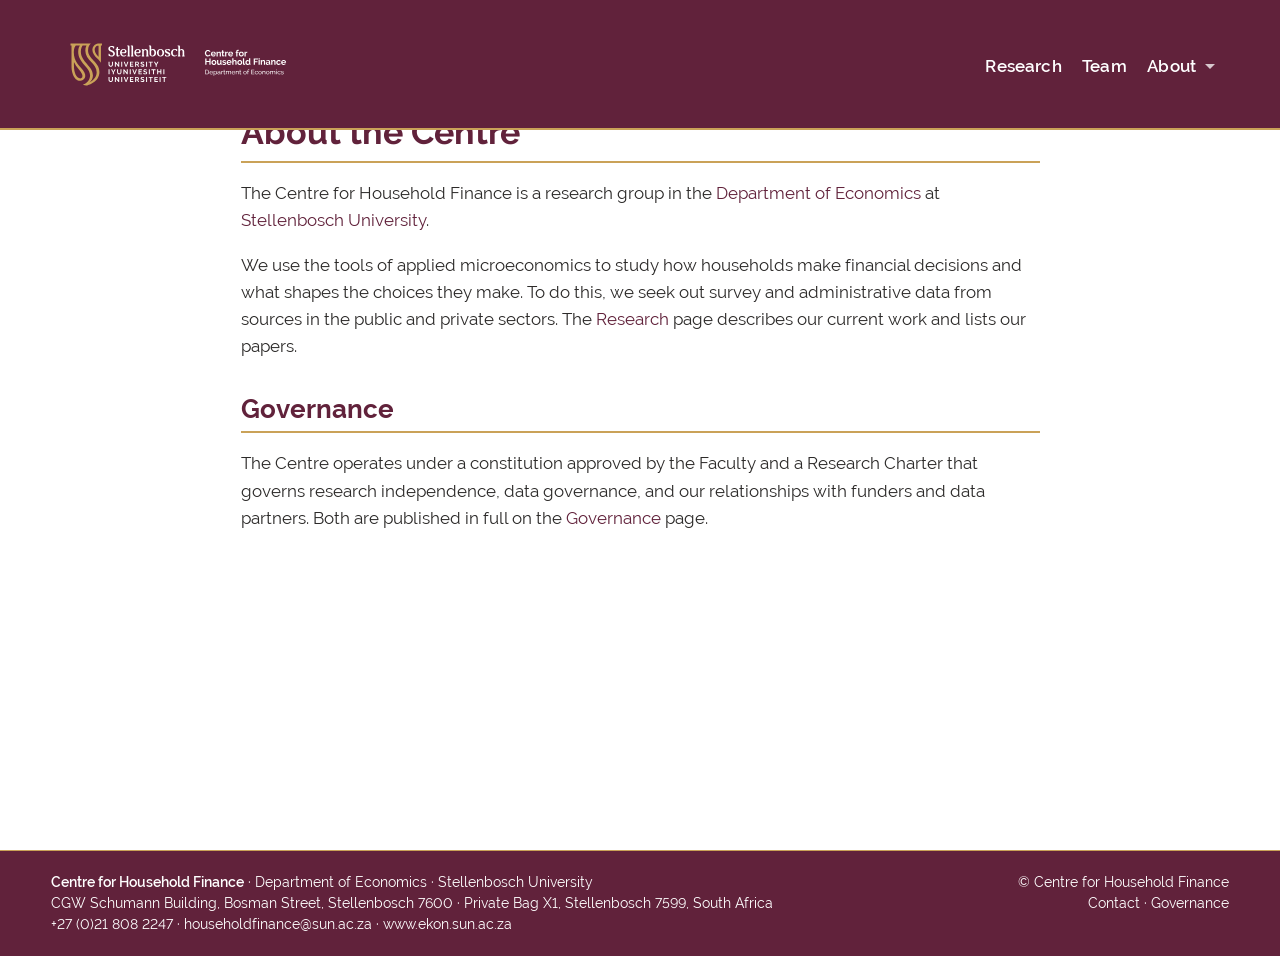
==== commit 8b3d7596: "Rework the landing and About copy to cut repetition The landing page now carries the definition of h" ====
--- a/docs/about/index.html
+++ b/docs/about/index.html
@@ -162,8 +162,8 @@
 </header>
 
 
-<p>The Centre for Household Finance is a research centre in the <a href="https://www.ekon.sun.ac.za">Department of Economics</a> at <a href="https://www.sun.ac.za">Stellenbosch University</a>. Household finance is the study of how, and how successfully, households use financial instruments to achieve their goals. We combine economic theory, knowledge of South Africa’s institutions and history, and survey and administrative data to address questions in this field: how consumer financial markets work, and which policies would make them work more efficiently and more equitably.</p>
-<p>Our current work covers mortgage pricing, funeral insurance, and financial information and advice. The <a href="../research/index.html">Research</a> page describes each theme and lists our papers.</p>
+<p>The Centre for Household Finance is a research group in the <a href="https://www.ekon.sun.ac.za">Department of Economics</a> at <a href="https://www.sun.ac.za">Stellenbosch University</a>.</p>
+<p>We use the tools of applied microeconomics to study how households make financial decisions and what shapes the choices they make. To do this, we seek out survey and administrative data from sources in the public and private sectors. The <a href="../research/index.html">Research</a> page describes our current work and lists our papers.</p>
 <section id="governance" class="level2">
 <h2 data-anchor-id="governance">Governance</h2>
 <p>The Centre operates under a constitution approved by the Faculty and a Research Charter that governs research independence, data governance, and our relationships with funders and data partners. Both are published in full on the <a href="../about/governance.html">Governance</a> page.</p>
